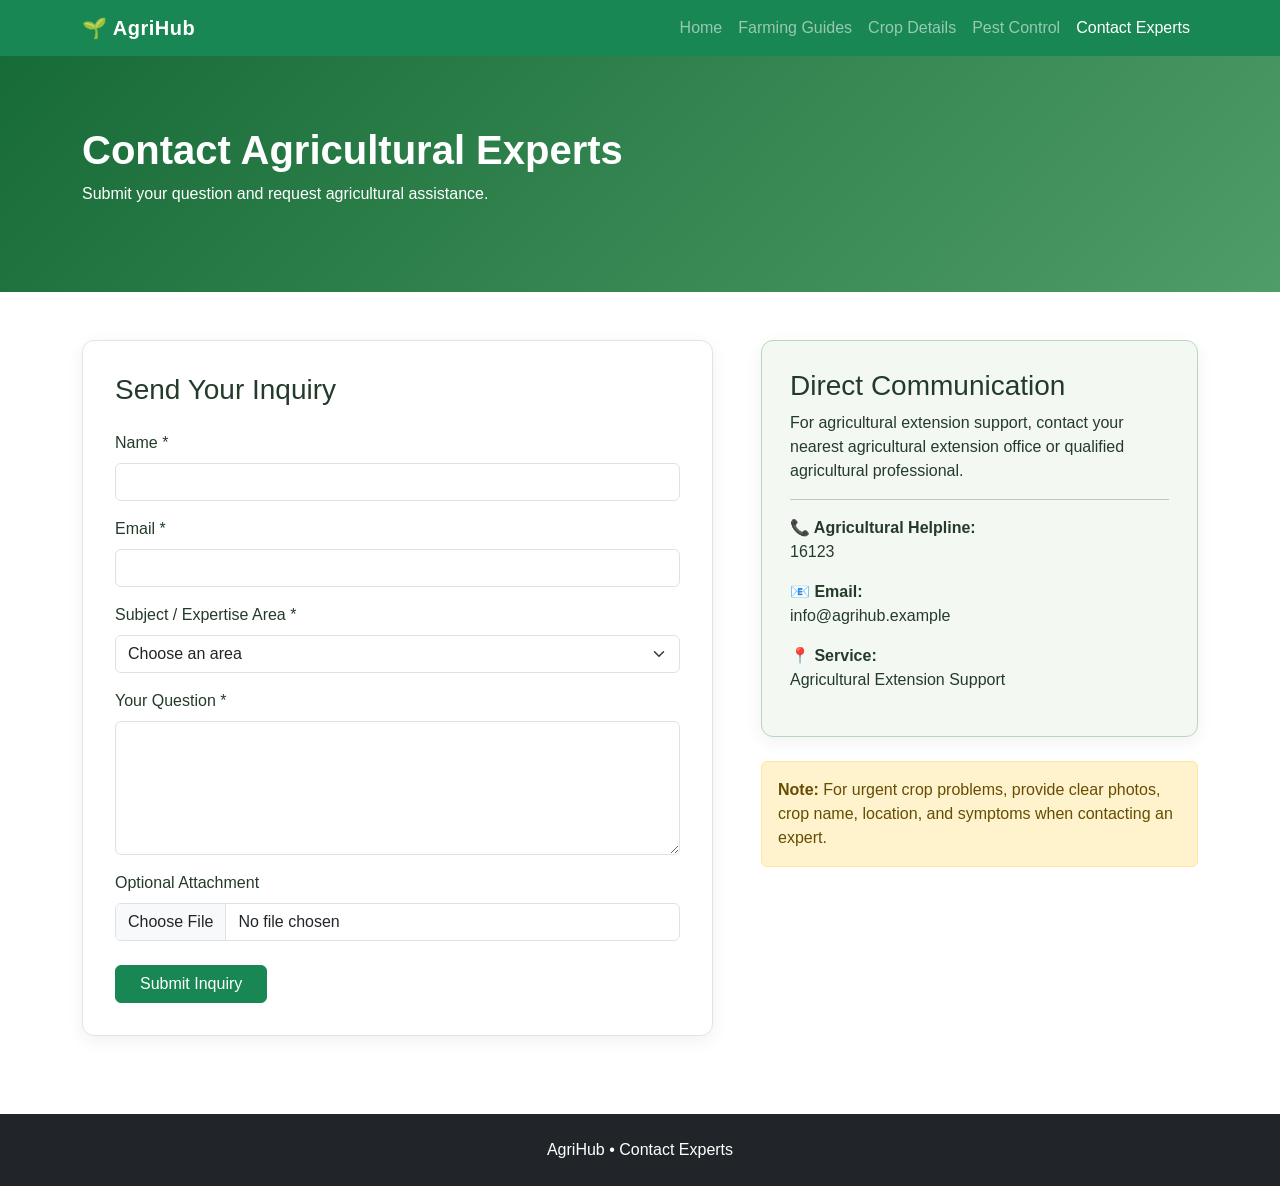
==== contact.html @ 272fa0f7 "feat: :sparkles: full setup" ====
<!DOCTYPE html>
<html lang="en">
<head>
  <meta charset="UTF-8"><meta name="viewport" content="width=device-width, initial-scale=1.0">
  <title>Contact Agricultural Experts | AgriHub</title>
  <link href="https://cdn.jsdelivr.net/npm/bootstrap@5.3.3/dist/css/bootstrap.min.css" rel="stylesheet">
  <link rel="stylesheet" href="assets/style.css">
</head>
<body>
<nav class="navbar navbar-expand-lg navbar-dark bg-success sticky-top"><div class="container">
<a class="navbar-brand fw-bold" href="index.html">🌱 AgriHub</a>
<button class="navbar-toggler" data-bs-toggle="collapse" data-bs-target="#mainNav"><span class="navbar-toggler-icon"></span></button>
<div class="collapse navbar-collapse" id="mainNav"><ul class="navbar-nav ms-auto">
<li class="nav-item"><a class="nav-link" href="index.html">Home</a></li><li class="nav-item"><a class="nav-link" href="guides.html">Farming Guides</a></li><li class="nav-item"><a class="nav-link" href="crops.html">Crop Details</a></li><li class="nav-item"><a class="nav-link" href="pests.html">Pest Control</a></li><li class="nav-item"><a class="nav-link active" href="contact.html">Contact Experts</a></li>
</ul></div></div></nav>

<section class="page-banner"><div class="container"><h1>Contact Agricultural Experts</h1><p>Submit your question and request agricultural assistance.</p></div></section>

<main class="container py-5">
  <div class="row g-5">
    <div class="col-lg-7">
      <div class="form-card">
        <h3 class="mb-4">Send Your Inquiry</h3>
        <form id="expertForm">
          <div class="mb-3"><label for="name" class="form-label">Name *</label><input type="text" id="name" class="form-control" required></div>
          <div class="mb-3"><label for="email" class="form-label">Email *</label><input type="email" id="email" class="form-control" required></div>
          <div class="mb-3"><label for="expertise" class="form-label">Subject / Expertise Area *</label>
            <select id="expertise" class="form-select" required>
              <option value="">Choose an area</option><option>Crop Cultivation</option><option>Soil Management</option><option>Pest Control</option><option>Organic Farming</option><option>Harvesting</option><option>Other</option>
            </select>
          </div>
          <div class="mb-3"><label for="message" class="form-label">Your Question *</label><textarea id="message" class="form-control" rows="5" required></textarea></div>
          <div class="mb-4"><label for="attachment" class="form-label">Optional Attachment</label><input type="file" id="attachment" class="form-control" accept="image/*,.pdf,.doc,.docx"></div>
          <button type="submit" class="btn btn-success px-4">Submit Inquiry</button>
        </form>
        <div id="formMessage" class="alert alert-success mt-4 d-none">Thank you! Your inquiry has been submitted successfully</div>
      </div>
    </div>

    <div class="col-lg-5">
      <div class="contact-box">
        <h3>Direct Communication</h3>
        <p>For agricultural extension support, contact your nearest agricultural extension office or qualified agricultural professional.</p>
        <hr>
        <p><strong>📞 Agricultural Helpline:</strong><br>16123</p>
        <p><strong>📧 Email:</strong><br>info@agrihub.example</p>
        <p><strong>📍 Service:</strong><br>Agricultural Extension Support</p>
      </div>
      <div class="alert alert-warning mt-4"><strong>Note:</strong> For urgent crop problems, provide clear photos, crop name, location, and symptoms when contacting an expert.</div>
    </div>
  </div>
</main>

<footer class="footer bg-dark text-white text-center py-4"><p class="mb-0">AgriHub • Contact Experts</p></footer>
<script src="https://cdn.jsdelivr.net/npm/bootstrap@5.3.3/dist/js/bootstrap.bundle.min.js"></script>
<script src="assets/script.js"></script>
</body>
</html>
---- assets/style.css ----
body {
  font-family: Arial, Helvetica, sans-serif;
  color: #243b2a;
  background: #fff;
}

.navbar-brand { letter-spacing: .5px; }
.min-vh-75 { min-height: 75vh; }

.hero-section {
  background: linear-gradient(rgba(245, 250, 242, .90), rgba(245, 250, 242, .90)),
              url("images/farm.svg") center/cover no-repeat;
}

.hero-section h1 { color: #176b36; }
.page-banner {
  background: linear-gradient(135deg, #176b36, #4f9d69);
  color: white;
  padding: 70px 0;
}
.page-banner h1 { font-weight: 700; }

.section-heading h2 { color: #176b36; }

.info-card, .form-card, .contact-box {
  background: white;
  border: 1px solid #dce8de;
  border-radius: 12px;
  padding: 28px;
  box-shadow: 0 5px 18px rgba(0,0,0,.06);
}

.info-card { transition: transform .2s ease; }
.info-card:hover { transform: translateY(-5px); }

.icon-box {
  font-size: 42px;
  margin-bottom: 15px;
}

.guide-card {
  border: 0;
  box-shadow: 0 5px 18px rgba(0,0,0,.07);
  border-radius: 12px;
}
.guide-card ol li { margin-bottom: 8px; }
.tip-box {
  background: #f0f8f1;
  border-left: 4px solid #198754;
  padding: 12px;
  border-radius: 5px;
}

.crop-card {
  height: 100%;
  overflow: hidden;
  background: white;
  border-radius: 12px;
  box-shadow: 0 5px 18px rgba(0,0,0,.07);
}
.crop-card img {
  width: 100%;
  height: 210px;
  object-fit: cover;
  background: #eef6ee;
}
.crop-card h3 { color: #176b36; }

.form-card { padding: 32px; }
.contact-box {
  background: #f3f8f3;
  border-color: #b9d7bf;
}
.footer { margin-top: 30px; }

.table th { white-space: nowrap; }

@media (max-width: 768px) {
  .hero-section h1 { font-size: 2.4rem; }
  .page-banner { padding: 50px 0; }
}
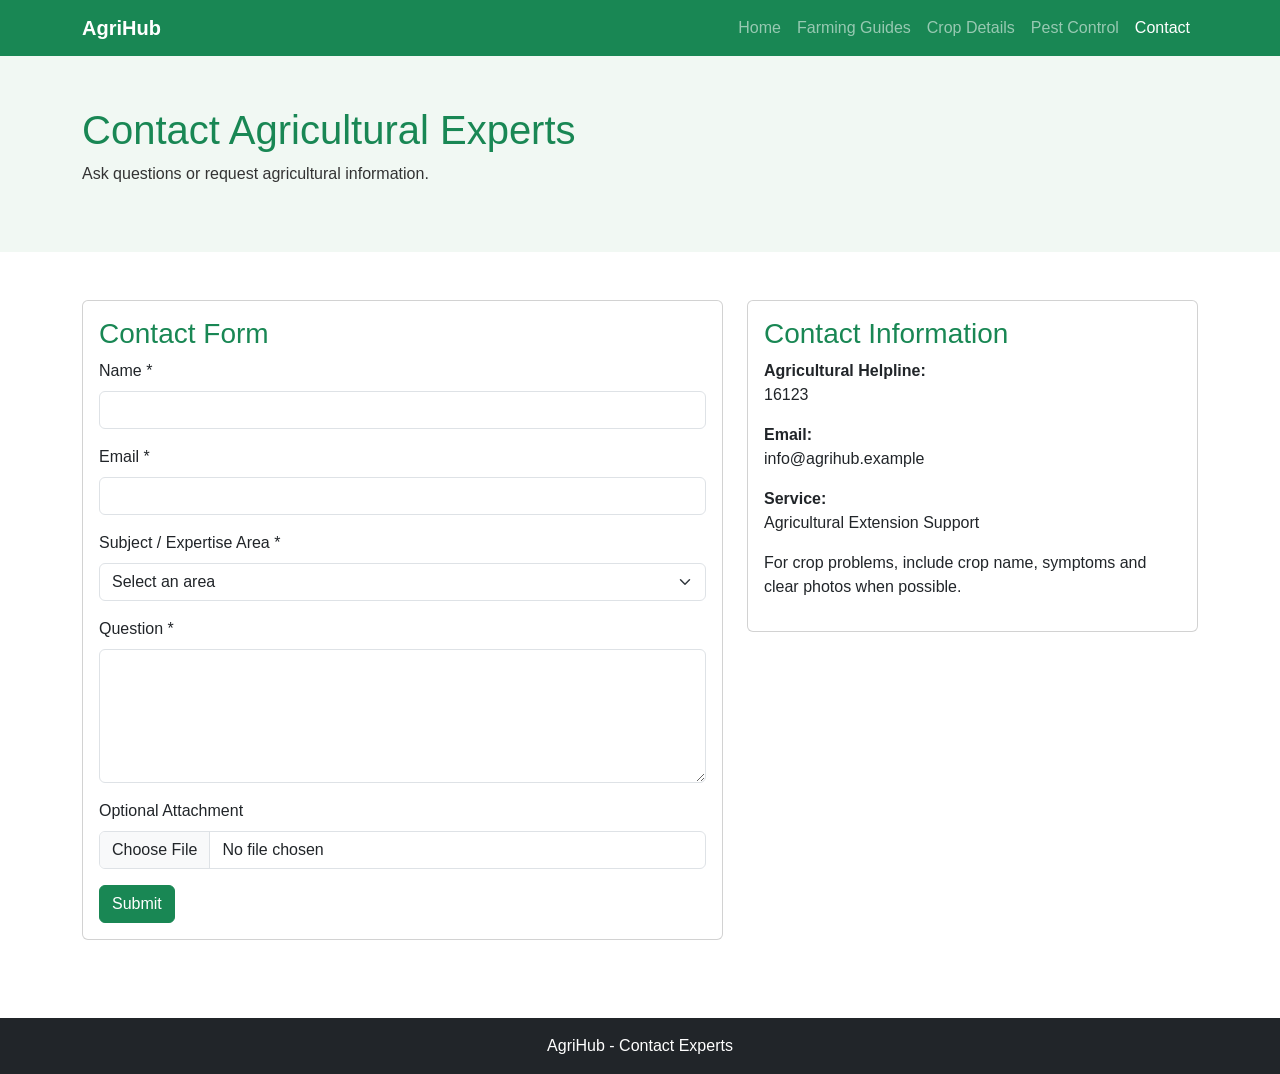
==== commit 33aa7c8b: "new simple" ====
--- a/contact.html
+++ b/contact.html
@@ -1,58 +1,84 @@
 <!DOCTYPE html>
 <html lang="en">
+
 <head>
-  <meta charset="UTF-8"><meta name="viewport" content="width=device-width, initial-scale=1.0">
-  <title>Contact Agricultural Experts | AgriHub</title>
+  <meta charset="UTF-8">
+  <meta name="viewport" content="width=device-width, initial-scale=1.0">
+  <title>Contact Experts - AgriHub</title>
   <link href="https://cdn.jsdelivr.net/npm/bootstrap@5.3.3/dist/css/bootstrap.min.css" rel="stylesheet">
   <link rel="stylesheet" href="assets/style.css">
 </head>
+
 <body>
-<nav class="navbar navbar-expand-lg navbar-dark bg-success sticky-top"><div class="container">
-<a class="navbar-brand fw-bold" href="index.html">🌱 AgriHub</a>
-<button class="navbar-toggler" data-bs-toggle="collapse" data-bs-target="#mainNav"><span class="navbar-toggler-icon"></span></button>
-<div class="collapse navbar-collapse" id="mainNav"><ul class="navbar-nav ms-auto">
-<li class="nav-item"><a class="nav-link" href="index.html">Home</a></li><li class="nav-item"><a class="nav-link" href="guides.html">Farming Guides</a></li><li class="nav-item"><a class="nav-link" href="crops.html">Crop Details</a></li><li class="nav-item"><a class="nav-link" href="pests.html">Pest Control</a></li><li class="nav-item"><a class="nav-link active" href="contact.html">Contact Experts</a></li>
-</ul></div></div></nav>
-
-<section class="page-banner"><div class="container"><h1>Contact Agricultural Experts</h1><p>Submit your question and request agricultural assistance.</p></div></section>
-
-<main class="container py-5">
-  <div class="row g-5">
-    <div class="col-lg-7">
-      <div class="form-card">
-        <h3 class="mb-4">Send Your Inquiry</h3>
-        <form id="expertForm">
-          <div class="mb-3"><label for="name" class="form-label">Name *</label><input type="text" id="name" class="form-control" required></div>
-          <div class="mb-3"><label for="email" class="form-label">Email *</label><input type="email" id="email" class="form-control" required></div>
-          <div class="mb-3"><label for="expertise" class="form-label">Subject / Expertise Area *</label>
-            <select id="expertise" class="form-select" required>
-              <option value="">Choose an area</option><option>Crop Cultivation</option><option>Soil Management</option><option>Pest Control</option><option>Organic Farming</option><option>Harvesting</option><option>Other</option>
-            </select>
-          </div>
-          <div class="mb-3"><label for="message" class="form-label">Your Question *</label><textarea id="message" class="form-control" rows="5" required></textarea></div>
-          <div class="mb-4"><label for="attachment" class="form-label">Optional Attachment</label><input type="file" id="attachment" class="form-control" accept="image/*,.pdf,.doc,.docx"></div>
-          <button type="submit" class="btn btn-success px-4">Submit Inquiry</button>
-        </form>
-        <div id="formMessage" class="alert alert-success mt-4 d-none">Thank you! Your inquiry has been submitted successfully</div>
+  <nav class="navbar navbar-expand-lg navbar-dark bg-success">
+    <div class="container"><a class="navbar-brand fw-bold" href="index.html">AgriHub</a><button class="navbar-toggler"
+        data-bs-toggle="collapse" data-bs-target="#menu"><span class="navbar-toggler-icon"></span></button>
+      <div class="collapse navbar-collapse" id="menu">
+        <ul class="navbar-nav ms-auto">
+          <li class="nav-item"><a class="nav-link" href="index.html">Home</a></li>
+          <li class="nav-item"><a class="nav-link" href="guides.html">Farming Guides</a></li>
+          <li class="nav-item"><a class="nav-link" href="crops.html">Crop Details</a></li>
+          <li class="nav-item"><a class="nav-link" href="pests.html">Pest Control</a></li>
+          <li class="nav-item"><a class="nav-link active" href="contact.html">Contact</a></li>
+        </ul>
       </div>
     </div>
+  </nav>
+  <header class="page-header">
+    <div class="container">
+      <h1>Contact Agricultural Experts</h1>
+      <p>Ask questions or request agricultural information.</p>
+    </div>
+  </header>
+  <main class="container py-5">
+    <div class="row">
+      <div class="col-md-7">
+        <div class="card">
+          <div class="card-body">
+            <h3>Contact Form</h3>
+            <form id="expertForm">
+              <div class="mb-3"><label class="form-label" for="name">Name *</label><input id="name" type="text"
+                  class="form-control" required></div>
+              <div class="mb-3"><label class="form-label" for="email">Email *</label><input id="email" type="email"
+                  class="form-control" required></div>
+              <div class="mb-3"><label class="form-label" for="expertise">Subject / Expertise Area *</label><select
+                  id="expertise" class="form-select" required>
+                  <option value="">Select an area</option>
+                  <option>Crop Cultivation</option>
+                  <option>Soil Management</option>
+                  <option>Pest Control</option>
+                  <option>Organic Farming</option>
+                  <option>Harvesting</option>
+                </select></div>
+              <div class="mb-3"><label class="form-label" for="question">Question *</label><textarea id="question"
+                  class="form-control" rows="5" required></textarea></div>
+              <div class="mb-3"><label class="form-label" for="attachment">Optional Attachment</label><input
+                  id="attachment" type="file" class="form-control"></div>
+              <button type="submit" class="btn btn-success">Submit</button>
+            </form>
+            <div id="formMessage" class="alert alert-success mt-3 d-none">Your inquiry has been submitted successfully.
+            </div>
+          </div>
+        </div>
+      </div>
+      <div class="col-md-5 mt-4 mt-md-0">
+        <div class="card">
+          <div class="card-body">
+            <h3>Contact Information</h3>
+            <p><strong>Agricultural Helpline:</strong><br>16123</p>
+            <p><strong>Email:</strong><br>info@agrihub.example</p>
+            <p><strong>Service:</strong><br>Agricultural Extension Support</p>
+            <p>For crop problems, include crop name, symptoms and clear photos when possible.</p>
+          </div>
+        </div>
+      </div>
+    </div>
+  </main>
+  <footer class="bg-dark text-white text-center py-3">
+    <p class="mb-0">AgriHub - Contact Experts</p>
+  </footer>
+  <script src="https://cdn.jsdelivr.net/npm/bootstrap@5.3.3/dist/js/bootstrap.bundle.min.js"></script>
+  <script src="assets/script.js"></script>
+</body>
 
-    <div class="col-lg-5">
-      <div class="contact-box">
-        <h3>Direct Communication</h3>
-        <p>For agricultural extension support, contact your nearest agricultural extension office or qualified agricultural professional.</p>
-        <hr>
-        <p><strong>📞 Agricultural Helpline:</strong><br>16123</p>
-        <p><strong>📧 Email:</strong><br>info@agrihub.example</p>
-        <p><strong>📍 Service:</strong><br>Agricultural Extension Support</p>
-      </div>
-      <div class="alert alert-warning mt-4"><strong>Note:</strong> For urgent crop problems, provide clear photos, crop name, location, and symptoms when contacting an expert.</div>
-    </div>
-  </div>
-</main>
-
-<footer class="footer bg-dark text-white text-center py-4"><p class="mb-0">AgriHub • Contact Experts</p></footer>
-<script src="https://cdn.jsdelivr.net/npm/bootstrap@5.3.3/dist/js/bootstrap.bundle.min.js"></script>
-<script src="assets/script.js"></script>
-</body>
-</html>
+</html>
--- a/assets/style.css
+++ b/assets/style.css
@@ -1,81 +1,25 @@
 body {
-  font-family: Arial, Helvetica, sans-serif;
-  color: #243b2a;
-  background: #fff;
+    font-family: Arial, sans-serif;
+    color: #333;
 }
-
-.navbar-brand { letter-spacing: .5px; }
-.min-vh-75 { min-height: 75vh; }
-
-.hero-section {
-  background: linear-gradient(rgba(245, 250, 242, .90), rgba(245, 250, 242, .90)),
-              url("images/farm.svg") center/cover no-repeat;
+.navbar-brand {
+    font-weight: bold;
 }
-
-.hero-section h1 { color: #176b36; }
-.page-banner {
-  background: linear-gradient(135deg, #176b36, #4f9d69);
-  color: white;
-  padding: 70px 0;
+.page-header {
+    background-color: #f1f8f3;
+    padding: 50px 0;
 }
-.page-banner h1 { font-weight: 700; }
-
-.section-heading h2 { color: #176b36; }
-
-.info-card, .form-card, .contact-box {
-  background: white;
-  border: 1px solid #dce8de;
-  border-radius: 12px;
-  padding: 28px;
-  box-shadow: 0 5px 18px rgba(0,0,0,.06);
+.page-header h1 {
+    color: #198754;
 }
-
-.info-card { transition: transform .2s ease; }
-.info-card:hover { transform: translateY(-5px); }
-
-.icon-box {
-  font-size: 42px;
-  margin-bottom: 15px;
+.card h3,
+.card h4 {
+    color: #198754;
 }
-
-.guide-card {
-  border: 0;
-  box-shadow: 0 5px 18px rgba(0,0,0,.07);
-  border-radius: 12px;
+.crop-image {
+    height: 220px;
+    object-fit: cover;
 }
-.guide-card ol li { margin-bottom: 8px; }
-.tip-box {
-  background: #f0f8f1;
-  border-left: 4px solid #198754;
-  padding: 12px;
-  border-radius: 5px;
+footer {
+    margin-top: 30px;
 }
-
-.crop-card {
-  height: 100%;
-  overflow: hidden;
-  background: white;
-  border-radius: 12px;
-  box-shadow: 0 5px 18px rgba(0,0,0,.07);
-}
-.crop-card img {
-  width: 100%;
-  height: 210px;
-  object-fit: cover;
-  background: #eef6ee;
-}
-.crop-card h3 { color: #176b36; }
-
-.form-card { padding: 32px; }
-.contact-box {
-  background: #f3f8f3;
-  border-color: #b9d7bf;
-}
-.footer { margin-top: 30px; }
-
-.table th { white-space: nowrap; }
-
-@media (max-width: 768px) {
-  .hero-section h1 { font-size: 2.4rem; }
-  .page-banner { padding: 50px 0; }
-}
